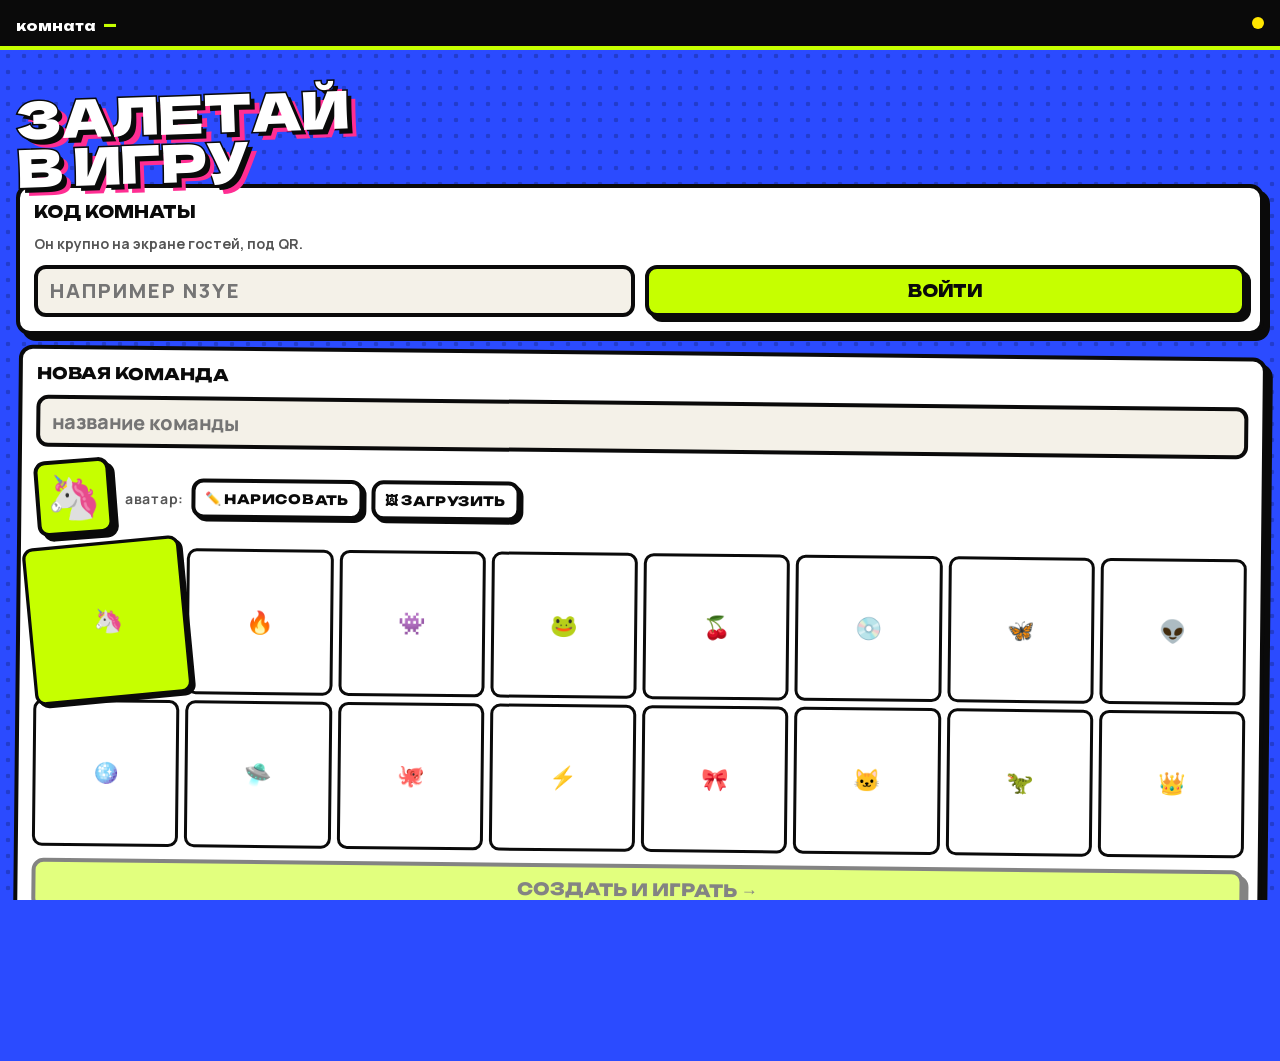
==== buzzer.html @ b2e5863d "Без названия «СВОЯК / Zoomer Edition» на экране гостей Co-Authored-By: Claude Opus 5.5 <noreply@anth" ====
<!doctype html>
<html lang="ru">
<head>
  <meta charset="utf-8">
  <meta name="viewport" content="width=device-width, initial-scale=1, viewport-fit=cover, user-scalable=no">
  <meta name="theme-color" content="#2B4BFF">
  <title>Своя игра — баззер</title>
  <link rel="icon" href="data:image/svg+xml,%3Csvg xmlns=%22http://www.w3.org/2000/svg%22 viewBox=%220 0 64 64%22%3E%3Crect x=%224%22 y=%224%22 width=%2256%22 height=%2256%22 rx=%2214%22 fill=%22%23C6FF00%22 stroke=%22%230A0A0A%22 stroke-width=%226%22/%3E%3Ctext x=%2232%22 y=%2246%22 font-family=%22Arial Black,Arial,sans-serif%22 font-weight=%22900%22 font-size=%2238%22 text-anchor=%22middle%22 fill=%22%230A0A0A%22%3E%D0%A1%3C/text%3E%3C/svg%3E">
  <link rel="preload" href="assets/fonts/unbounded-cyrillic.woff2" as="font" type="font/woff2" crossorigin>
  <link rel="preload" href="assets/fonts/dela-gothic-one-cyrillic.woff2" as="font" type="font/woff2" crossorigin>
  <link rel="stylesheet" href="css/base.css?v=202610181628">
  <link rel="stylesheet" href="css/buzzer.css?v=202610181628">
</head>
<body>
  <header class="bar">
    <span class="room">комната <b id="room-code">—</b></span>
    <span class="net" id="net"><i></i><span>подключаемся…</span></span>
  </header>

  <!-- вход: новая команда или существующая -->
  <main id="join" class="screen" hidden>
    <h1 class="title">ЗАЛЕТАЙ<br>В ИГРУ</h1>
    <section class="card" id="no-room" hidden>
      <h2>код комнаты</h2>
      <p class="muted">Он крупно на экране гостей, под QR.</p>
      <form id="room-form" class="row2"><input id="room-input" type="text" maxlength="6" placeholder="например N3YE" autocapitalize="characters" autocomplete="off"><button class="btn lime">войти</button></form>
    </section>
    <section class="card">
      <h2>новая команда</h2>
      <input id="team-name" type="text" maxlength="28" placeholder="название команды" autocomplete="off" enterkeyhint="done">
      <div class="av-choose">
        <div class="av-preview" id="av-preview"></div>
        <div class="av-modes">
          <span class="muted">аватар:</span>
          <button type="button" class="btn sm" data-mode="draw">✏️ нарисовать</button>
          <button type="button" class="btn sm" data-mode="upload">🖼 загрузить</button>
        </div>
      </div>
      <div class="emojis" id="emojis"></div>
      <button class="btn lime big" id="create">СОЗДАТЬ И ИГРАТЬ →</button>
    </section>
    <div class="notice" id="join-msg" hidden></div>
    <section class="card" id="restore-card" hidden>
      <h2>восстановить команду</h2>
      <p class="muted">Телефон сел или потерялся? Выбери свою команду — баллы на месте. Здесь только команды без телефона.</p>
      <div id="teams" class="teams"></div>
    </section>
  </main>

  <!-- кнопка -->
  <main id="buzz" class="screen" hidden>
    <div class="me">
      <button class="me-chip" id="me-chip" aria-label="меню команды"></button>
      <span class="score" id="score">0</span>
    </div>
    <div class="sync" id="sync" hidden>синхронизируемся…</div>
    <div class="btn-wrap">
      <button id="big" class="big-btn" aria-label="баззер">
        <span class="lbl" id="lbl">ЖДЁМ</span>
        <span class="sub" id="sub"></span>
      </button>
    </div>
    <div class="status" id="status"></div>
  </main>

  <!-- связь: спрятано, чтобы не пугать; раскрывается по тапу -->
  <details class="netbox" id="netbox">
    <summary>ⓘ связь</summary>
    <div class="diag" id="diag"></div>
    <p class="host-hint" id="host-hint" hidden>Пульт ведущего не отвечает. Он должен быть открыт на ноутбуке ведущего — как только появится, всё подключится само.</p>
  </details>

  <!-- меню команды: сменить аватар -->
  <div id="menu" class="sheet-bg" hidden>
    <div class="sheet">
      <h2>аватар команды</h2>
      <div class="av-preview big" id="menu-preview"></div>
      <div class="emojis" id="menu-emojis"></div>
      <div class="row2">
        <button class="btn" data-menu="draw">✏️ нарисовать</button>
        <button class="btn" data-menu="upload">🖼 загрузить</button>
      </div>
      <button class="btn lime" data-menu="close">готово</button>
    </div>
  </div>

  <!-- связь с телефонами: библиотеки лежат локально (CDN бывают заблокированы) -->
  <script src="js/vendor/mqtt-5.10.1.min.js?v=202610181628"></script>
  <script src="js/vendor/peerjs-1.5.4.min.js?v=202610181628"></script>
  <script src="js/qr.js?v=202610181628"></script>
  <script src="js/net.js?v=202610181628"></script>
  <script src="js/audio.js?v=202610181628"></script>
  <script src="js/avatar.js?v=202610181628"></script>
  <script src="js/buzzer.js?v=202610181628"></script>
</body>
</html>
---- css/base.css ----
/* Шрифты лежат у нас (assets/fonts, OFL — см. assets/CREDITS.md): без Google Fonts страница
   не ждёт чужой сервер. font-display: swap — сначала системный шрифт, потом подменяем.
   Fallback-гарнитуры подогнаны по ширине/высоте (size-adjust, ascent/descent-override),
   чтобы при подмене вёрстка почти не прыгала. Подмножества: кириллица + латиница. */
@font-face { font-family: "Dela Gothic One"; font-style: normal; font-weight: 400; font-display: swap;
  src: url("../assets/fonts/dela-gothic-one-cyrillic.woff2") format("woff2"); unicode-range: U+0301, U+0400-045F, U+0490-0491, U+04B0-04B1, U+2116; }
@font-face { font-family: "Dela Gothic One"; font-style: normal; font-weight: 400; font-display: swap;
  src: url("../assets/fonts/dela-gothic-one-latin.woff2") format("woff2"); unicode-range: U+0000-00FF, U+0131, U+0152-0153, U+02BB-02BC, U+02C6, U+02DA, U+02DC, U+0304, U+0308, U+0329, U+2000-206F, U+20AC, U+2122, U+2191, U+2193, U+2212, U+2215, U+FEFF, U+FFFD; }
@font-face { font-family: "Unbounded"; font-style: normal; font-weight: 700 900; font-display: swap;
  src: url("../assets/fonts/unbounded-cyrillic.woff2") format("woff2"); unicode-range: U+0301, U+0400-045F, U+0490-0491, U+04B0-04B1, U+2116; }
@font-face { font-family: "Unbounded"; font-style: normal; font-weight: 700 900; font-display: swap;
  src: url("../assets/fonts/unbounded-latin.woff2") format("woff2"); unicode-range: U+0000-00FF, U+0131, U+0152-0153, U+02BB-02BC, U+02C6, U+02DA, U+02DC, U+0304, U+0308, U+0329, U+2000-206F, U+20AC, U+2122, U+2191, U+2193, U+2212, U+2215, U+FEFF, U+FFFD; }
@font-face { font-family: "Manrope"; font-style: normal; font-weight: 400 800; font-display: swap;
  src: url("../assets/fonts/manrope-cyrillic.woff2") format("woff2"); unicode-range: U+0301, U+0400-045F, U+0490-0491, U+04B0-04B1, U+2116; }
@font-face { font-family: "Manrope"; font-style: normal; font-weight: 400 800; font-display: swap;
  src: url("../assets/fonts/manrope-latin.woff2") format("woff2"); unicode-range: U+0000-00FF, U+0131, U+0152-0153, U+02BB-02BC, U+02C6, U+02DA, U+02DC, U+0304, U+0308, U+0329, U+2000-206F, U+20AC, U+2122, U+2191, U+2193, U+2212, U+2215, U+FEFF, U+FFFD; }
@font-face { font-family: "Rubik Mono One"; font-style: normal; font-weight: 400; font-display: swap;
  src: url("../assets/fonts/rubik-mono-one-cyrillic.woff2") format("woff2"); unicode-range: U+0301, U+0400-045F, U+0490-0491, U+04B0-04B1, U+2116; }
@font-face { font-family: "Rubik Mono One"; font-style: normal; font-weight: 400; font-display: swap;
  src: url("../assets/fonts/rubik-mono-one-latin.woff2") format("woff2"); unicode-range: U+0000-00FF, U+0131, U+0152-0153, U+02BB-02BC, U+02C6, U+02DA, U+02DC, U+0304, U+0308, U+0329, U+2000-206F, U+20AC, U+2122, U+2191, U+2193, U+2212, U+2215, U+FEFF, U+FFFD; }

/* metric-friendly fallback: Arial Black (macOS/Windows) или Arial/Roboto Bold (Android) */
@font-face { font-family: "Dela Fallback Black"; src: local("Arial Black"), local("Arial-Black"); size-adjust: 109.3%; ascent-override: 106.1%; descent-override: 26.4%; line-gap-override: 0%; }
@font-face { font-family: "Dela Fallback"; src: local("Arial Bold"), local("Arial-BoldMT"), local("Roboto Bold"), local("Roboto-Bold"); size-adjust: 130.5%; ascent-override: 88.9%; descent-override: 22.1%; line-gap-override: 0%; }
@font-face { font-family: "Unbounded Fallback Black"; src: local("Arial Black"), local("Arial-Black"); size-adjust: 117.5%; ascent-override: 84.7%; descent-override: 20.9%; line-gap-override: 0%; }
@font-face { font-family: "Unbounded Fallback"; src: local("Arial Bold"), local("Arial-BoldMT"), local("Roboto Bold"), local("Roboto-Bold"); size-adjust: 134%; ascent-override: 74.3%; descent-override: 18.3%; line-gap-override: 0%; }
@font-face { font-family: "Manrope Fallback"; font-weight: 400 599; src: local("Arial"), local("ArialMT"), local("Roboto"), local("Roboto-Regular"); size-adjust: 99%; ascent-override: 107.7%; descent-override: 30.3%; line-gap-override: 0%; }
@font-face { font-family: "Manrope Fallback"; font-weight: 600 900; src: local("Arial Bold"), local("Arial-BoldMT"), local("Roboto Bold"), local("Roboto-Bold"); size-adjust: 99%; ascent-override: 107.7%; descent-override: 30.3%; line-gap-override: 0%; }
@font-face { font-family: "Rubik Mono Fallback"; src: local("Arial Black"), local("Arial-Black"); size-adjust: 131.7%; ascent-override: 70.8%; descent-override: 23.2%; line-gap-override: 0%; }

/* Общие токены: кислотный лайм, горячий розовый, электрик-синий, оранжевый + чёрный и белый. */
:root {
  --lime: #C6FF00;
  --pink: #FF2E93;
  --blue: #2B4BFF;
  --orange: #FF6A00;
  --yellow: #FFE600;
  --black: #0A0A0A;
  --white: #FFFFFF;
  --paper: #F4F1E8;
  --red: #FF2E2E;

  --bg: var(--blue);
  --ink: var(--black);

  --line: 4px solid var(--black);
  --hard: 8px 8px 0 var(--black);
  --hard-sm: 5px 5px 0 var(--black);
  --ease-pop: cubic-bezier(.34, 1.56, .64, 1);

  --font-display: "Dela Gothic One", "Dela Fallback Black", "Dela Fallback", Impact, sans-serif;
  --font-head: "Unbounded", "Unbounded Fallback Black", "Unbounded Fallback", "Arial Black", sans-serif;
  --font-mono: "Rubik Mono One", "Rubik Mono Fallback", "Courier New", monospace;
  --font-body: "Manrope", "Manrope Fallback", "Helvetica Neue", Arial, sans-serif;
}

[hidden] { display: none !important; }
* { box-sizing: border-box; }
html { -webkit-text-size-adjust: 100%; }
body {
  margin: 0;
  background: var(--bg);
  color: var(--ink);
  font-family: var(--font-body);
  -webkit-font-smoothing: antialiased;
}
button, input, select { font: inherit; color: inherit; }
button { cursor: pointer; }
.emoji-font { font-family: "Apple Color Emoji", "Segoe UI Emoji", "Noto Color Emoji", sans-serif; }
---- css/buzzer.css ----
/* Баззер на телефоне: 360–430 px, всё крупно и под большой палец. */
html, body { height: 100%; overflow-x: hidden; overflow-x: clip; } /* кольцо «ЖМИ!» шире экрана — не даём странице ездить вбок */
body {
  margin: 0; min-height: 100dvh; display: flex; flex-direction: column;
  background-color: var(--bg-c, var(--blue));
  background-image: radial-gradient(circle, rgba(0, 0, 0, .2) 2px, transparent 2.6px);
  background-size: 16px 16px;
  color: var(--black); overflow-x: hidden;
  -webkit-tap-highlight-color: transparent; -webkit-user-select: none; user-select: none;
  -webkit-touch-callout: none; touch-action: manipulation; /* iOS: без меню по долгому тапу и зума по двойному */
  transition: background-color .3s;
  padding: env(safe-area-inset-top) 0 env(safe-area-inset-bottom);
}
[hidden] { display: none !important; }

.bar { display: flex; align-items: center; justify-content: space-between; gap: 10px; padding: 10px 16px; background: var(--black); color: var(--white); border-bottom: 4px solid var(--lime); font: 800 13px var(--font-head); }
.bar .room b { font: 400 18px var(--font-display); color: var(--lime); letter-spacing: .06em; margin-left: 4px; }
.net { display: inline-flex; align-items: center; gap: 6px; text-transform: lowercase; }
.net i { width: 10px; height: 10px; border-radius: 50%; background: var(--orange); }
.net.online i { background: var(--lime); box-shadow: 0 0 8px var(--lime); }
.net.bad i { background: var(--red); animation: blink 1s steps(2) infinite; }
@keyframes blink { 50% { opacity: .2; } }

.screen { flex: 1; display: flex; flex-direction: column; padding: 16px; gap: 16px; }
.title { margin: 6px 0 0; font: 400 clamp(36px, 12.6vw, 52px)/.92 var(--font-display); color: var(--white); -webkit-text-stroke: 3px var(--black); paint-order: stroke fill; text-shadow: 5px 5px 0 var(--black), 9px 9px 0 var(--pink); transform: rotate(-2deg); }
.card { background: var(--white); border: 4px solid var(--black); border-radius: 14px; box-shadow: 6px 6px 0 var(--black); padding: 14px; display: flex; flex-direction: column; gap: 12px; }
.card:nth-of-type(2) { transform: rotate(.6deg); }
.card h2 { margin: 0; font: 800 16px var(--font-head); text-transform: uppercase; }
.muted { margin: 0; color: #555; font: 700 14px var(--font-body); }
input[type=text] { width: 100%; min-height: 52px; padding: 8px 12px; border: 4px solid var(--black); border-radius: 12px; font: 800 20px var(--font-body); background: var(--paper); -webkit-user-select: text; user-select: text; }
input:focus { outline: 3px solid var(--blue); outline-offset: 2px; }
.emojis { display: grid; grid-template-columns: repeat(8, minmax(0, 1fr)); gap: 6px; }
.emojis button { aspect-ratio: 1; min-width: 0; border: 3px solid var(--black); border-radius: 10px; background: var(--white); font-size: clamp(16px, 5.6vw, 22px); padding: 0; font-family: "Apple Color Emoji", "Segoe UI Emoji", "Noto Color Emoji", sans-serif; }
.emojis button.on { background: var(--lime); box-shadow: 3px 3px 0 var(--black); transform: rotate(-6deg) scale(1.08); }
.btn { min-height: 52px; min-width: 0; border: 4px solid var(--black); border-radius: 12px; background: var(--white); box-shadow: 5px 5px 0 var(--black); font: 800 clamp(14px, 4.4vw, 17px) var(--font-head); text-transform: uppercase; padding: 10px 14px; color: var(--black); touch-action: manipulation; }
.btn:active { transform: translate(4px, 4px); box-shadow: 1px 1px 0 var(--black); }
.btn.lime { background: var(--lime); }
.btn:disabled { opacity: .5; }
.teams { display: flex; flex-direction: column; gap: 10px; }
.team-btn { display: flex; align-items: center; gap: 12px; text-align: left; background: var(--tc); color: var(--tx); text-transform: none; font-size: 18px; }
.team-btn .e { flex: 0 0 auto; width: 40px; height: 40px; border-radius: 50%; background: var(--white); border: 3px solid var(--black); display: grid; place-items: center; font-size: 22px; font-family: "Apple Color Emoji", "Segoe UI Emoji", "Noto Color Emoji", sans-serif; }
.team-btn .n { flex: 1; min-width: 0; overflow: hidden; text-overflow: ellipsis; white-space: nowrap; }
.team-btn .s { font: 400 16px var(--font-display); }

/* экран кнопки */
#buzz { align-items: center; justify-content: space-between; }
.me { width: 100%; display: flex; align-items: center; justify-content: space-between; gap: 10px; }
.me-chip { color: var(--black); display: inline-flex; align-items: center; gap: 8px; min-width: 0; max-width: 70%; padding: 8px 14px 8px 8px; border: 4px solid var(--black); border-radius: 999px; background: var(--white); box-shadow: 4px 4px 0 var(--black); font: 800 17px var(--font-head); transform: rotate(-2deg); }
.me-chip .e { font-size: 24px; font-family: "Apple Color Emoji", "Segoe UI Emoji", "Noto Color Emoji", sans-serif; }
.me-chip .n { overflow: hidden; text-overflow: ellipsis; white-space: nowrap; }
.score { font: 400 34px var(--font-display); color: var(--white); -webkit-text-stroke: 2px var(--black); paint-order: stroke fill; text-shadow: 4px 4px 0 var(--black); }
.btn-wrap { flex: 1; width: 100%; display: grid; place-items: center; }
.btn-wrap { overflow-x: clip; }
.big-btn {
  position: relative; width: min(84vw, 56dvh, 380px); aspect-ratio: 1; border-radius: 50%; container-type: inline-size;
  border: 7px solid var(--black); background: var(--tc, var(--lime)); color: var(--tx, var(--black));
  box-shadow: 0 12px 0 var(--black), 0 12px 0 7px rgba(0, 0, 0, .25);
  display: flex; flex-direction: column; align-items: center; justify-content: center; gap: 6px; padding: 24px;
  touch-action: manipulation; transition: transform .08s, box-shadow .08s, filter .3s;
}
.big-btn::after { content: ""; position: absolute; inset: 12px; border-radius: 50%; border: 3px dashed rgba(0, 0, 0, .35); pointer-events: none; }
.big-btn:active, .big-btn.down { transform: translateY(10px); box-shadow: 0 2px 0 var(--black); }
.big-btn .lbl { font: 400 clamp(30px, 11vw, 54px)/.95 var(--font-display); text-align: center; }
.big-btn .sub { font: 800 15px/1.2 var(--font-head); text-align: center; max-width: 80%; text-transform: uppercase; }
/* кегль — от диаметра самой кнопки (она бывает меньше 84vw на низких экранах): самое длинное
   слово («ПОБЕДА!», «ПЕРВЫЕ!») с запасом до пунктира */
@supports (width: 1cqi) {
  .big-btn .lbl { font-size: min(54px, 11.6cqi); }
  .big-btn .sub { font-size: clamp(11px, 4.4cqi, 16px); max-width: 74%; }
}
.big-btn.idle { filter: saturate(.25) brightness(.9); }
.big-btn.armed { animation: pulse .7s ease-in-out infinite; }
.big-btn.armed::before { content: ""; position: absolute; inset: -7px; border-radius: 50%; border: 6px solid var(--white); animation: ring 1.1s ease-out infinite; pointer-events: none; }
@keyframes pulse { 50% { transform: scale(1.05) rotate(-2deg); } }
@keyframes ring { from { transform: scale(1); opacity: .9; } to { transform: scale(1.35); opacity: 0; } }
.big-btn.won { animation: won .5s var(--ease-pop); background: var(--lime); color: var(--black); }
@keyframes won { 0% { transform: scale(.8) rotate(-10deg); } 60% { transform: scale(1.12) rotate(4deg); } }
.big-btn.blocked { filter: grayscale(1) brightness(.85); }
.big-btn.shake { animation: shake .45s; }
@keyframes shake { 20%, 60% { transform: translateX(-14px) rotate(-3deg); } 40%, 80% { transform: translateX(14px) rotate(3deg); } }
.status { min-height: 46px; padding: 10px 16px; border: 4px solid var(--black); border-radius: 12px; background: var(--white); box-shadow: 4px 4px 0 var(--black); font: 800 15px/1.25 var(--font-head); text-align: center; text-transform: uppercase; transform: rotate(1deg); max-width: 100%; }
.status:empty { visibility: hidden; }
.link { background: none; border: 0; color: var(--white); font: 700 14px var(--font-body); text-decoration: underline; padding: 6px; }
body.flash-won { animation: flash-won .6s steps(3); }
@keyframes flash-won { 0%, 100% { background-color: var(--bg-c, var(--blue)); } 33% { background-color: var(--lime); } 66% { background-color: var(--white); } }

.notice { padding: 12px 14px; border: 4px solid var(--black); border-radius: 12px; background: var(--yellow); box-shadow: 4px 4px 0 var(--black); font: 800 15px/1.3 var(--font-head); transform: rotate(-1deg); }

/* аватар: превью в том же стикер-стиле, что на экране гостей */
.av-preview { width: 76px; height: 76px; flex: 0 0 auto; border: 4px solid var(--black); border-radius: 15%; background: var(--tc, var(--lime)); box-shadow: 5px 5px 0 var(--black); transform: rotate(-5deg); display: grid; place-items: center; font-size: 44px; overflow: hidden; font-family: "Apple Color Emoji", "Segoe UI Emoji", "Noto Color Emoji", sans-serif; }
.av-preview img, .me-chip img { width: 100%; height: 100%; object-fit: cover; display: block; }
.av-preview.big { width: 120px; height: 120px; font-size: 70px; margin: 4px auto 8px; }
.av-choose { display: flex; align-items: center; gap: 14px; }
.av-modes { display: flex; flex-wrap: wrap; gap: 8px; align-items: center; }
.btn.sm { min-height: 40px; font-size: clamp(11px, 3.6vw, 13px); padding: 6px 10px; box-shadow: 3px 3px 0 var(--black); white-space: nowrap; }
.me-chip .av { width: 34px; height: 34px; border-radius: 8px; border: 2px solid var(--black); overflow: hidden; display: grid; place-items: center; font-size: 22px; background: var(--white); flex: 0 0 auto; font-family: "Apple Color Emoji", "Segoe UI Emoji", "Noto Color Emoji", sans-serif; }

.sheet-bg { position: fixed; inset: 0; z-index: 40; background: rgba(0, 0, 0, .55); display: flex; align-items: flex-end; }
.sheet { width: 100%; background: var(--paper); border-top: 4px solid var(--black); border-radius: 20px 20px 0 0; padding: 18px 16px calc(18px + env(safe-area-inset-bottom)); display: flex; flex-direction: column; gap: 12px; animation: sheet-in .3s var(--ease-pop); }
.sheet h2 { margin: 0; font: 800 18px var(--font-head); text-transform: uppercase; text-align: center; }
.row2 { display: grid; grid-template-columns: minmax(0, 1fr) minmax(0, 1fr); gap: 10px; }
.row2 .btn { padding: 10px 4px; font-size: clamp(11px, 3.4vw, 16px); letter-spacing: -.02em; white-space: nowrap; }
@keyframes sheet-in { from { transform: translateY(100%); } }

/* редактор аватара: на весь экран */
body.av-open { overflow: hidden; }
.av-ov { position: fixed; inset: 0; z-index: 60; background: var(--paper); display: flex; flex-direction: column; padding: env(safe-area-inset-top) 0 env(safe-area-inset-bottom); }
.av-top { display: flex; align-items: center; gap: 10px; padding: 10px 12px; background: var(--black); color: var(--white); font: 800 15px var(--font-head); text-transform: uppercase; }
.av-top b { flex: 1; }
.av-x { width: 42px; height: 42px; border-radius: 10px; border: 3px solid var(--white); background: none; color: var(--white); font-size: 20px; }
.av-ok { min-height: 42px; padding: 6px 12px; font-size: 14px; box-shadow: 3px 3px 0 var(--lime); white-space: nowrap; }
.av-stage { flex: 1; min-height: 0; display: grid; place-items: center; padding: 8px; }
.av-canvas { touch-action: none; border: 4px solid var(--black); border-radius: 12px; box-shadow: 6px 6px 0 var(--black); background: #fff; }
.av-tools { padding: 10px 12px 14px; display: flex; flex-direction: column; gap: 10px; background: var(--white); border-top: 4px solid var(--black); }
.av-row { display: flex; align-items: center; gap: 8px; flex-wrap: wrap; font: 800 13px var(--font-head); }
/* цвета + ластик — всегда одной строкой: кружки сжимаются на 320–412 px */
.av-row.colors { flex-wrap: nowrap; gap: clamp(4px, 1.6vw, 8px); }
.av-row.colors .av-sw { flex: 1 1 0; min-width: 0; width: auto; max-width: 36px; height: auto; aspect-ratio: 1; }
.av-row.colors .av-tool { flex: 0 0 auto; min-width: 40px; padding: 0 8px; }
.av-sw { width: 36px; height: 36px; border-radius: 50%; border: 3px solid var(--black); padding: 0; }
.av-sw.sm { width: 28px; height: 28px; }
.av-sw.on { box-shadow: 0 0 0 3px var(--white), 0 0 0 6px var(--black); transform: scale(1.08); }
.av-tool { min-width: 44px; height: 40px; border: 3px solid var(--black); border-radius: 10px; background: var(--white); font: 800 14px var(--font-head); display: grid; place-items: center; padding: 0 10px; }
.av-tool.on { background: var(--lime); box-shadow: 3px 3px 0 var(--black); }
.av-tool.size i { display: block; border-radius: 50%; background: var(--black); }
.av-frame { position: relative; box-sizing: content-box; overflow: hidden; touch-action: none; border: 4px solid var(--black); border-radius: 15%; background: var(--tc); box-shadow: 8px 8px 0 var(--black); transform: rotate(-5deg); }
.av-frame img { position: absolute; left: 50%; top: 50%; max-width: none; transform-origin: 50% 50%; pointer-events: none; user-select: none; -webkit-user-drag: none; }
.av-cap { margin: 0; text-align: center; font: 800 14px var(--font-head); text-transform: uppercase; padding-bottom: 6px; }
.av-zoom { flex: 1; min-width: 120px; accent-color: var(--pink); height: 32px; }
.av-toast { position: fixed; left: 16px; right: 16px; bottom: 20px; z-index: 80; background: var(--black); color: var(--lime); padding: 12px 14px; border-radius: 12px; font: 800 14px var(--font-head); }

.diag { display: flex; flex-wrap: wrap; gap: 4px 14px; padding: 8px 0 0; font: 700 12px/1.35 var(--font-body); }
.btn.waiting { background: #d8d4c8; color: #555; box-shadow: 3px 3px 0 var(--black); }
#host-hint { margin: 0; }
#room-form input { min-height: 52px; text-transform: uppercase; letter-spacing: .1em; }

.diag-more { width: 100%; font-weight: 700; text-transform: none; display: flex; flex-wrap: wrap; gap: 6px; align-items: center; }
#net-retry { border: 2px solid var(--black); border-radius: 8px; background: var(--white); font: 800 12px var(--font-head); padding: 4px 8px; }

/* шапка: комната + точка статуса (без текста) */
.net > span { display: none; }
.net i { width: 12px; height: 12px; background: var(--yellow); }
.net.online i { background: var(--lime); box-shadow: 0 0 8px var(--lime); }
.sync { align-self: center; font: 700 12px var(--font-body); color: rgba(255, 255, 255, .75); margin-top: -6px; }
.netbox { margin: 0 16px 14px; padding: 6px 12px; border-radius: 10px; background: rgba(255, 255, 255, .14); color: var(--white); font: 700 12px var(--font-body); }
.netbox summary { cursor: pointer; list-style: none; opacity: .85; }
.netbox summary::-webkit-details-marker { display: none; }
.netbox[open] { background: var(--white); color: var(--black); border: 3px solid var(--black); }
.host-hint { margin: 8px 0 2px; font: 800 13px/1.35 var(--font-head); }
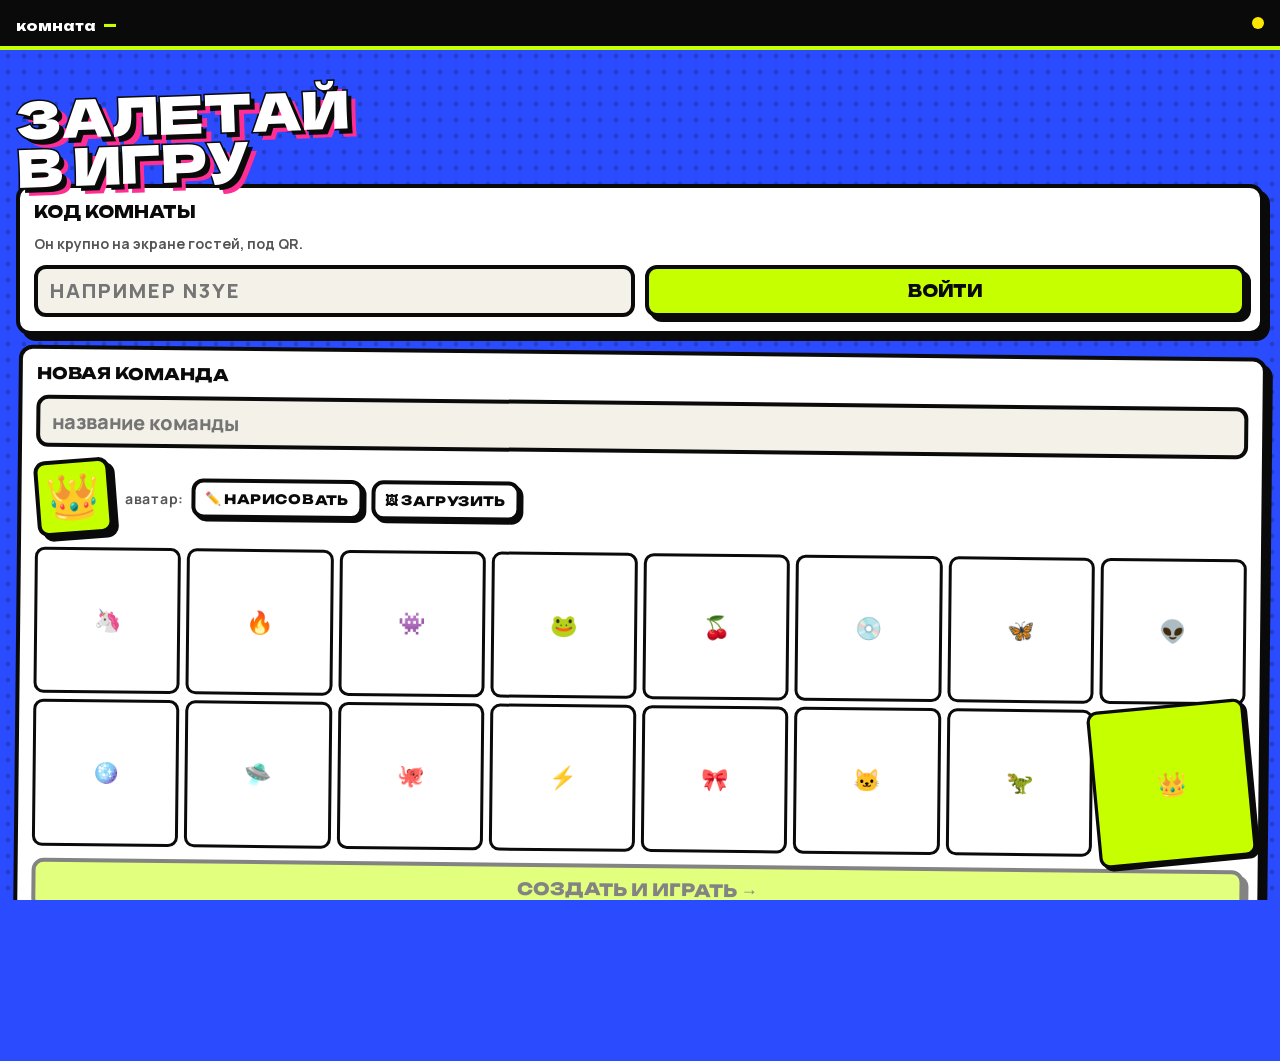
==== commit a5b9420a: "Три стиля встроенной музыки (фонк, шоу, 8-бит) с превью на пульте; экран больше не показывает модалк" ====
--- a/buzzer.html
+++ b/buzzer.html
@@ -8,8 +8,8 @@
   <link rel="icon" href="data:image/svg+xml,%3Csvg xmlns=%22http://www.w3.org/2000/svg%22 viewBox=%220 0 64 64%22%3E%3Crect x=%224%22 y=%224%22 width=%2256%22 height=%2256%22 rx=%2214%22 fill=%22%23C6FF00%22 stroke=%22%230A0A0A%22 stroke-width=%226%22/%3E%3Ctext x=%2232%22 y=%2246%22 font-family=%22Arial Black,Arial,sans-serif%22 font-weight=%22900%22 font-size=%2238%22 text-anchor=%22middle%22 fill=%22%230A0A0A%22%3E%D0%A1%3C/text%3E%3C/svg%3E">
   <link rel="preload" href="assets/fonts/unbounded-cyrillic.woff2" as="font" type="font/woff2" crossorigin>
   <link rel="preload" href="assets/fonts/dela-gothic-one-cyrillic.woff2" as="font" type="font/woff2" crossorigin>
-  <link rel="stylesheet" href="css/base.css?v=202610181628">
-  <link rel="stylesheet" href="css/buzzer.css?v=202610181628">
+  <link rel="stylesheet" href="css/base.css?v=202610181659">
+  <link rel="stylesheet" href="css/buzzer.css?v=202610181659">
 </head>
 <body>
   <header class="bar">
@@ -85,12 +85,12 @@
   </div>
 
   <!-- связь с телефонами: библиотеки лежат локально (CDN бывают заблокированы) -->
-  <script src="js/vendor/mqtt-5.10.1.min.js?v=202610181628"></script>
-  <script src="js/vendor/peerjs-1.5.4.min.js?v=202610181628"></script>
-  <script src="js/qr.js?v=202610181628"></script>
-  <script src="js/net.js?v=202610181628"></script>
-  <script src="js/audio.js?v=202610181628"></script>
-  <script src="js/avatar.js?v=202610181628"></script>
-  <script src="js/buzzer.js?v=202610181628"></script>
+  <script src="js/vendor/mqtt-5.10.1.min.js?v=202610181659"></script>
+  <script src="js/vendor/peerjs-1.5.4.min.js?v=202610181659"></script>
+  <script src="js/qr.js?v=202610181659"></script>
+  <script src="js/net.js?v=202610181659"></script>
+  <script src="js/audio.js?v=202610181659"></script>
+  <script src="js/avatar.js?v=202610181659"></script>
+  <script src="js/buzzer.js?v=202610181659"></script>
 </body>
 </html>
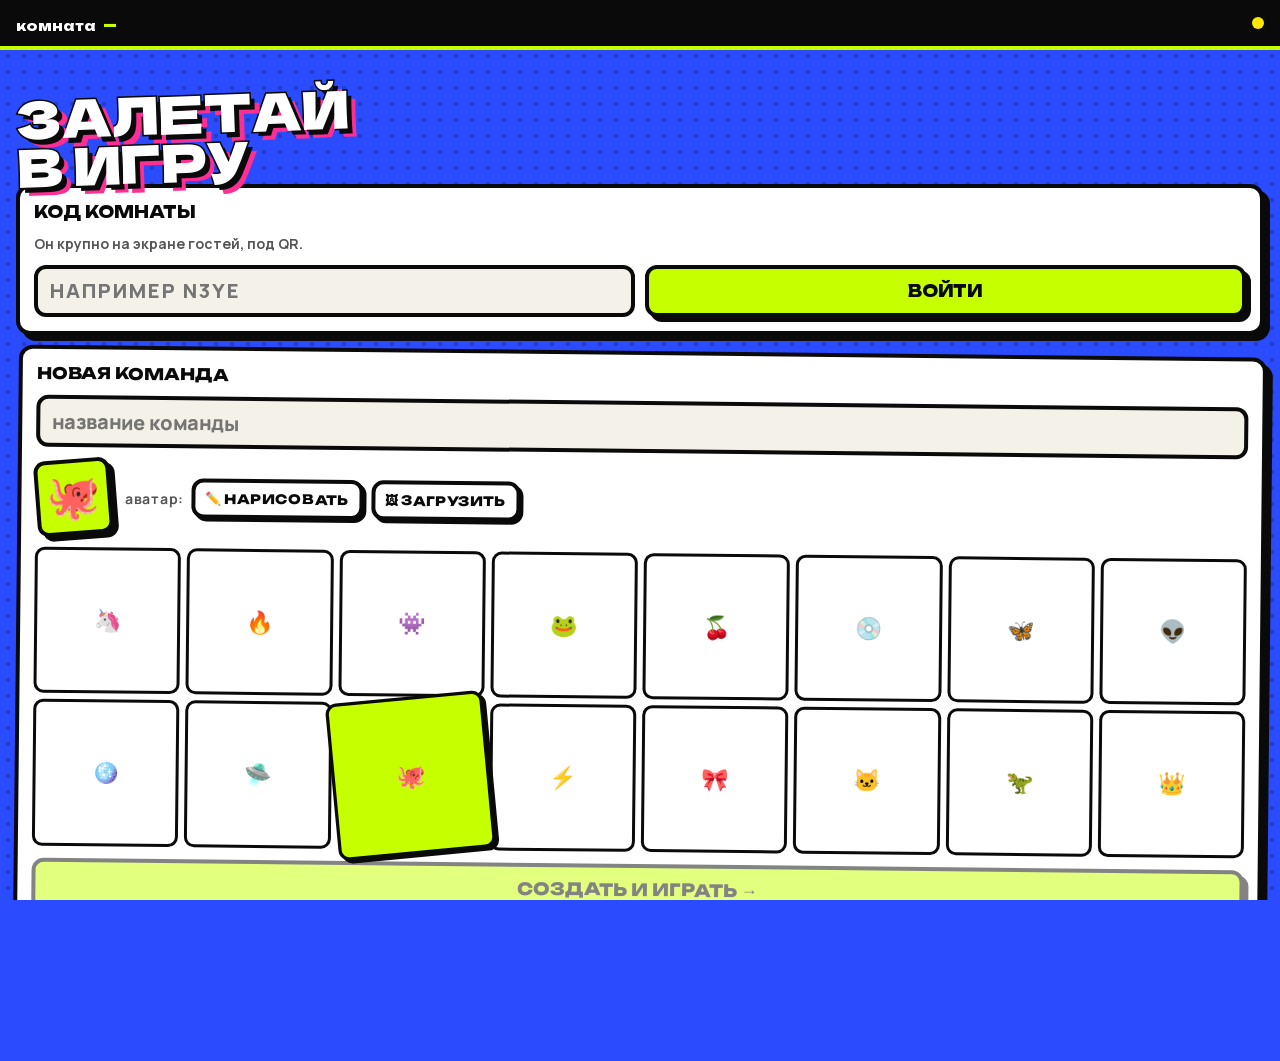
==== commit 72f09365: "Музыка по умолчанию — «Шоу» Co-Authored-By: Claude Opus 5.5 <noreply@anthropic.com>" ====
--- a/buzzer.html
+++ b/buzzer.html
@@ -8,8 +8,8 @@
   <link rel="icon" href="data:image/svg+xml,%3Csvg xmlns=%22http://www.w3.org/2000/svg%22 viewBox=%220 0 64 64%22%3E%3Crect x=%224%22 y=%224%22 width=%2256%22 height=%2256%22 rx=%2214%22 fill=%22%23C6FF00%22 stroke=%22%230A0A0A%22 stroke-width=%226%22/%3E%3Ctext x=%2232%22 y=%2246%22 font-family=%22Arial Black,Arial,sans-serif%22 font-weight=%22900%22 font-size=%2238%22 text-anchor=%22middle%22 fill=%22%230A0A0A%22%3E%D0%A1%3C/text%3E%3C/svg%3E">
   <link rel="preload" href="assets/fonts/unbounded-cyrillic.woff2" as="font" type="font/woff2" crossorigin>
   <link rel="preload" href="assets/fonts/dela-gothic-one-cyrillic.woff2" as="font" type="font/woff2" crossorigin>
-  <link rel="stylesheet" href="css/base.css?v=202610181659">
-  <link rel="stylesheet" href="css/buzzer.css?v=202610181659">
+  <link rel="stylesheet" href="css/base.css?v=202610181710">
+  <link rel="stylesheet" href="css/buzzer.css?v=202610181710">
 </head>
 <body>
   <header class="bar">
@@ -85,12 +85,12 @@
   </div>
 
   <!-- связь с телефонами: библиотеки лежат локально (CDN бывают заблокированы) -->
-  <script src="js/vendor/mqtt-5.10.1.min.js?v=202610181659"></script>
-  <script src="js/vendor/peerjs-1.5.4.min.js?v=202610181659"></script>
-  <script src="js/qr.js?v=202610181659"></script>
-  <script src="js/net.js?v=202610181659"></script>
-  <script src="js/audio.js?v=202610181659"></script>
-  <script src="js/avatar.js?v=202610181659"></script>
-  <script src="js/buzzer.js?v=202610181659"></script>
+  <script src="js/vendor/mqtt-5.10.1.min.js?v=202610181710"></script>
+  <script src="js/vendor/peerjs-1.5.4.min.js?v=202610181710"></script>
+  <script src="js/qr.js?v=202610181710"></script>
+  <script src="js/net.js?v=202610181710"></script>
+  <script src="js/audio.js?v=202610181710"></script>
+  <script src="js/avatar.js?v=202610181710"></script>
+  <script src="js/buzzer.js?v=202610181710"></script>
 </body>
 </html>
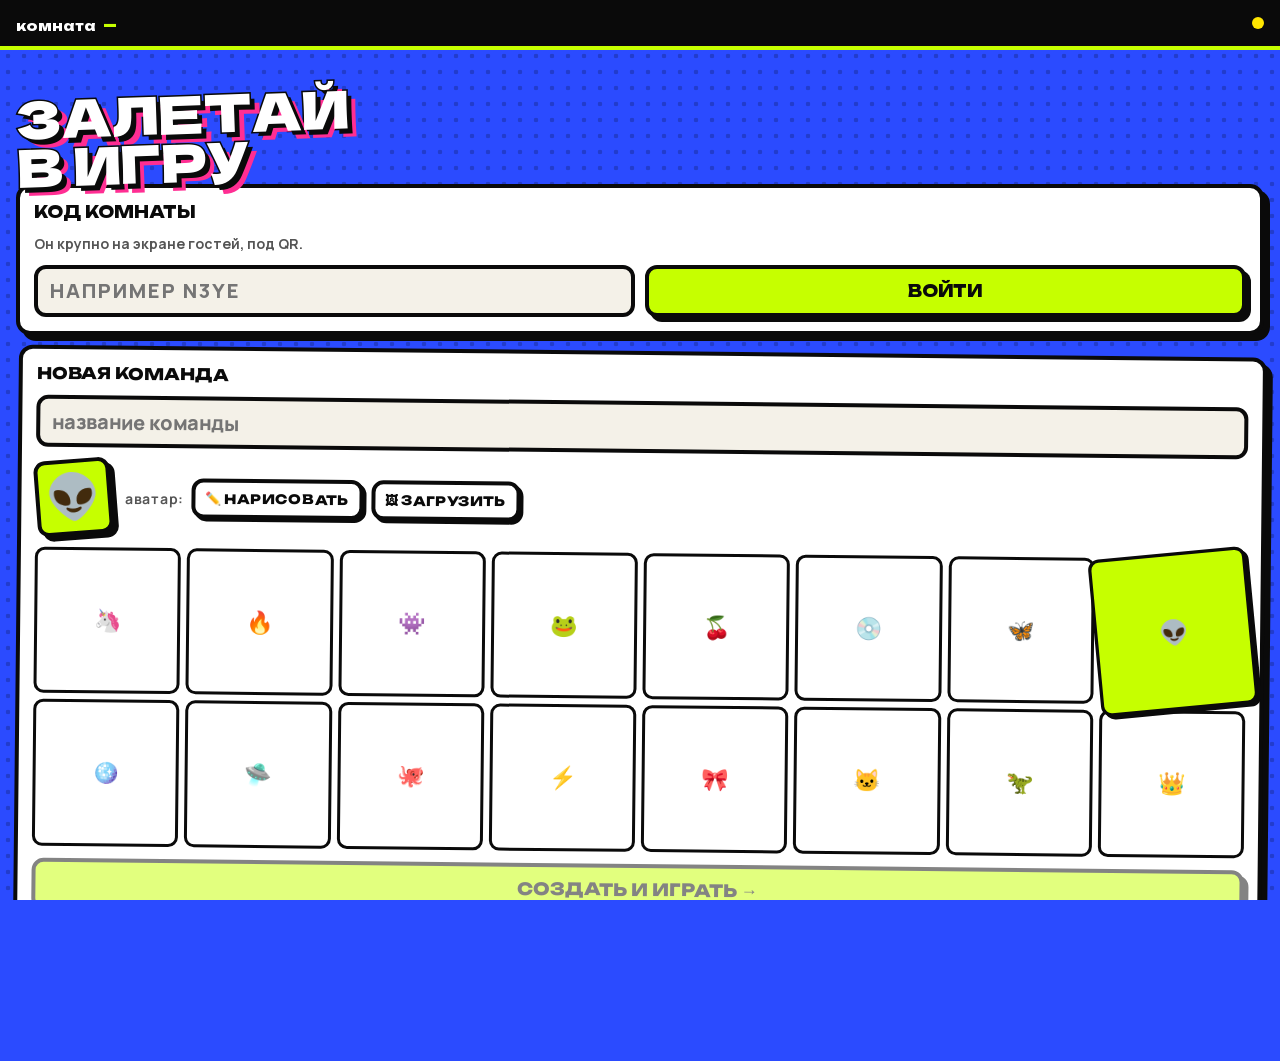
==== commit 3dfafb1a: "Музыкальные вопросы «Шазам в голове» (превью Apple Music, пластинка, управление с пульта, свой файл)" ====
--- a/buzzer.html
+++ b/buzzer.html
@@ -8,8 +8,8 @@
   <link rel="icon" href="data:image/svg+xml,%3Csvg xmlns=%22http://www.w3.org/2000/svg%22 viewBox=%220 0 64 64%22%3E%3Crect x=%224%22 y=%224%22 width=%2256%22 height=%2256%22 rx=%2214%22 fill=%22%23C6FF00%22 stroke=%22%230A0A0A%22 stroke-width=%226%22/%3E%3Ctext x=%2232%22 y=%2246%22 font-family=%22Arial Black,Arial,sans-serif%22 font-weight=%22900%22 font-size=%2238%22 text-anchor=%22middle%22 fill=%22%230A0A0A%22%3E%D0%A1%3C/text%3E%3C/svg%3E">
   <link rel="preload" href="assets/fonts/unbounded-cyrillic.woff2" as="font" type="font/woff2" crossorigin>
   <link rel="preload" href="assets/fonts/dela-gothic-one-cyrillic.woff2" as="font" type="font/woff2" crossorigin>
-  <link rel="stylesheet" href="css/base.css?v=202610181710">
-  <link rel="stylesheet" href="css/buzzer.css?v=202610181710">
+  <link rel="stylesheet" href="css/base.css?v=202610181753">
+  <link rel="stylesheet" href="css/buzzer.css?v=202610181753">
 </head>
 <body>
   <header class="bar">
@@ -85,12 +85,12 @@
   </div>
 
   <!-- связь с телефонами: библиотеки лежат локально (CDN бывают заблокированы) -->
-  <script src="js/vendor/mqtt-5.10.1.min.js?v=202610181710"></script>
-  <script src="js/vendor/peerjs-1.5.4.min.js?v=202610181710"></script>
-  <script src="js/qr.js?v=202610181710"></script>
-  <script src="js/net.js?v=202610181710"></script>
-  <script src="js/audio.js?v=202610181710"></script>
-  <script src="js/avatar.js?v=202610181710"></script>
-  <script src="js/buzzer.js?v=202610181710"></script>
+  <script src="js/vendor/mqtt-5.10.1.min.js?v=202610181753"></script>
+  <script src="js/vendor/peerjs-1.5.4.min.js?v=202610181753"></script>
+  <script src="js/qr.js?v=202610181753"></script>
+  <script src="js/net.js?v=202610181753"></script>
+  <script src="js/audio.js?v=202610181753"></script>
+  <script src="js/avatar.js?v=202610181753"></script>
+  <script src="js/buzzer.js?v=202610181753"></script>
 </body>
 </html>
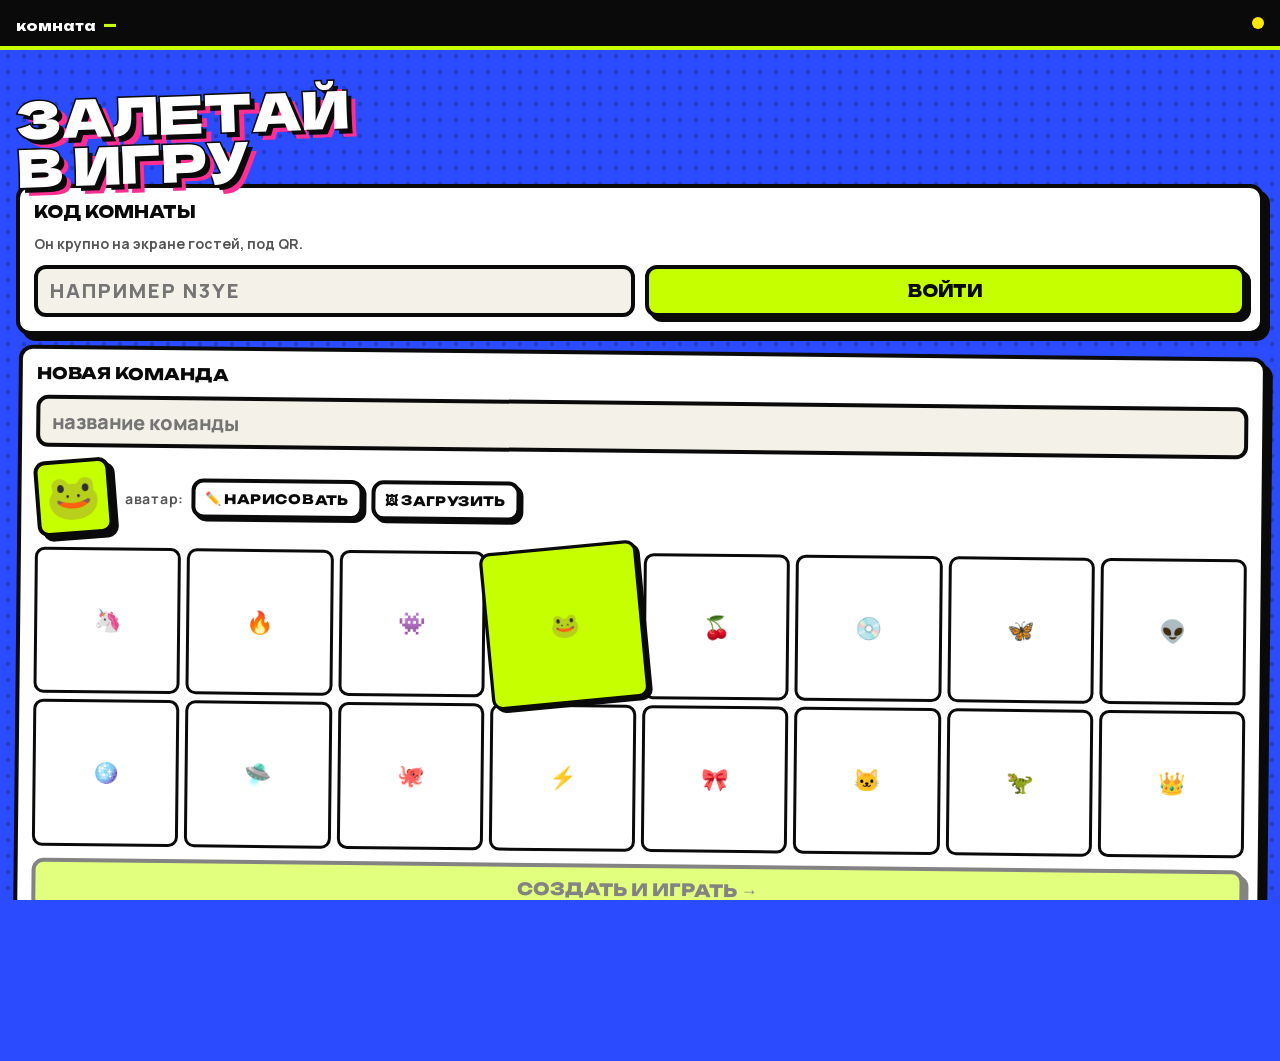
==== commit 7861fee8: "Трек не стартует сам: ведущий включает кнопкой ▶ или клавишей 2 Co-Authored-By: Claude Opus 5.5 <nor" ====
--- a/buzzer.html
+++ b/buzzer.html
@@ -8,8 +8,8 @@
   <link rel="icon" href="data:image/svg+xml,%3Csvg xmlns=%22http://www.w3.org/2000/svg%22 viewBox=%220 0 64 64%22%3E%3Crect x=%224%22 y=%224%22 width=%2256%22 height=%2256%22 rx=%2214%22 fill=%22%23C6FF00%22 stroke=%22%230A0A0A%22 stroke-width=%226%22/%3E%3Ctext x=%2232%22 y=%2246%22 font-family=%22Arial Black,Arial,sans-serif%22 font-weight=%22900%22 font-size=%2238%22 text-anchor=%22middle%22 fill=%22%230A0A0A%22%3E%D0%A1%3C/text%3E%3C/svg%3E">
   <link rel="preload" href="assets/fonts/unbounded-cyrillic.woff2" as="font" type="font/woff2" crossorigin>
   <link rel="preload" href="assets/fonts/dela-gothic-one-cyrillic.woff2" as="font" type="font/woff2" crossorigin>
-  <link rel="stylesheet" href="css/base.css?v=202610181753">
-  <link rel="stylesheet" href="css/buzzer.css?v=202610181753">
+  <link rel="stylesheet" href="css/base.css?v=202610181759">
+  <link rel="stylesheet" href="css/buzzer.css?v=202610181759">
 </head>
 <body>
   <header class="bar">
@@ -85,12 +85,12 @@
   </div>
 
   <!-- связь с телефонами: библиотеки лежат локально (CDN бывают заблокированы) -->
-  <script src="js/vendor/mqtt-5.10.1.min.js?v=202610181753"></script>
-  <script src="js/vendor/peerjs-1.5.4.min.js?v=202610181753"></script>
-  <script src="js/qr.js?v=202610181753"></script>
-  <script src="js/net.js?v=202610181753"></script>
-  <script src="js/audio.js?v=202610181753"></script>
-  <script src="js/avatar.js?v=202610181753"></script>
-  <script src="js/buzzer.js?v=202610181753"></script>
+  <script src="js/vendor/mqtt-5.10.1.min.js?v=202610181759"></script>
+  <script src="js/vendor/peerjs-1.5.4.min.js?v=202610181759"></script>
+  <script src="js/qr.js?v=202610181759"></script>
+  <script src="js/net.js?v=202610181759"></script>
+  <script src="js/audio.js?v=202610181759"></script>
+  <script src="js/avatar.js?v=202610181759"></script>
+  <script src="js/buzzer.js?v=202610181759"></script>
 </body>
 </html>
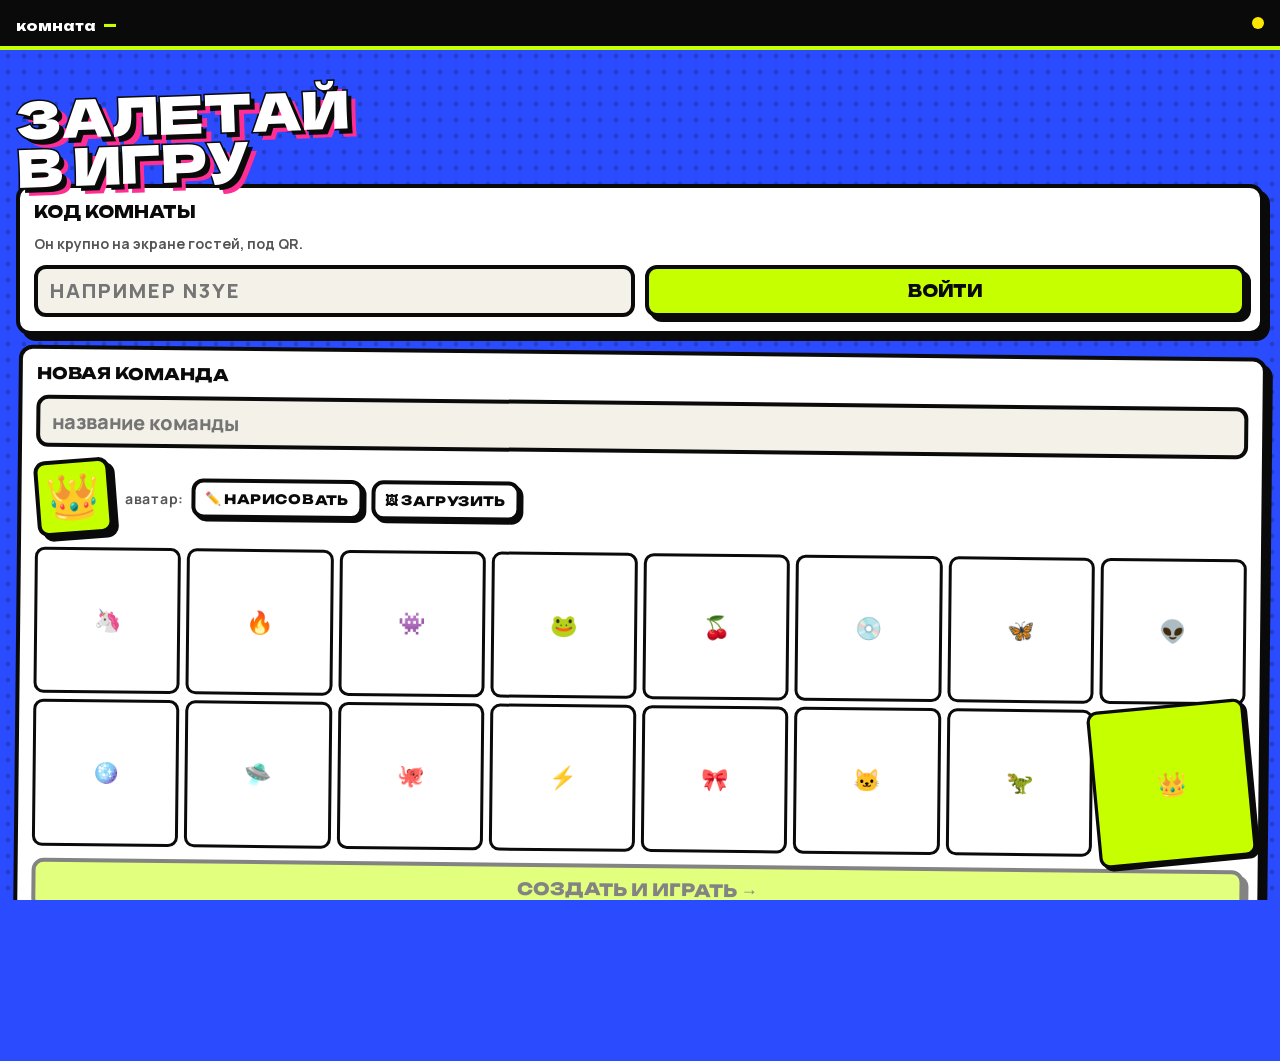
==== commit f59b973d: "Шоу победителя: WE ON GO II, прыжки команд на пьедестал, победитель по головам и финальный прыжок на" ====
--- a/buzzer.html
+++ b/buzzer.html
@@ -8,8 +8,8 @@
   <link rel="icon" href="data:image/svg+xml,%3Csvg xmlns=%22http://www.w3.org/2000/svg%22 viewBox=%220 0 64 64%22%3E%3Crect x=%224%22 y=%224%22 width=%2256%22 height=%2256%22 rx=%2214%22 fill=%22%23C6FF00%22 stroke=%22%230A0A0A%22 stroke-width=%226%22/%3E%3Ctext x=%2232%22 y=%2246%22 font-family=%22Arial Black,Arial,sans-serif%22 font-weight=%22900%22 font-size=%2238%22 text-anchor=%22middle%22 fill=%22%230A0A0A%22%3E%D0%A1%3C/text%3E%3C/svg%3E">
   <link rel="preload" href="assets/fonts/unbounded-cyrillic.woff2" as="font" type="font/woff2" crossorigin>
   <link rel="preload" href="assets/fonts/dela-gothic-one-cyrillic.woff2" as="font" type="font/woff2" crossorigin>
-  <link rel="stylesheet" href="css/base.css?v=202610181759">
-  <link rel="stylesheet" href="css/buzzer.css?v=202610181759">
+  <link rel="stylesheet" href="css/base.css?v=202610201818">
+  <link rel="stylesheet" href="css/buzzer.css?v=202610201818">
 </head>
 <body>
   <header class="bar">
@@ -85,12 +85,12 @@
   </div>
 
   <!-- связь с телефонами: библиотеки лежат локально (CDN бывают заблокированы) -->
-  <script src="js/vendor/mqtt-5.10.1.min.js?v=202610181759"></script>
-  <script src="js/vendor/peerjs-1.5.4.min.js?v=202610181759"></script>
-  <script src="js/qr.js?v=202610181759"></script>
-  <script src="js/net.js?v=202610181759"></script>
-  <script src="js/audio.js?v=202610181759"></script>
-  <script src="js/avatar.js?v=202610181759"></script>
-  <script src="js/buzzer.js?v=202610181759"></script>
+  <script src="js/vendor/mqtt-5.10.1.min.js?v=202610201818"></script>
+  <script src="js/vendor/peerjs-1.5.4.min.js?v=202610201818"></script>
+  <script src="js/qr.js?v=202610201818"></script>
+  <script src="js/net.js?v=202610201818"></script>
+  <script src="js/audio.js?v=202610201818"></script>
+  <script src="js/avatar.js?v=202610201818"></script>
+  <script src="js/buzzer.js?v=202610201818"></script>
 </body>
 </html>
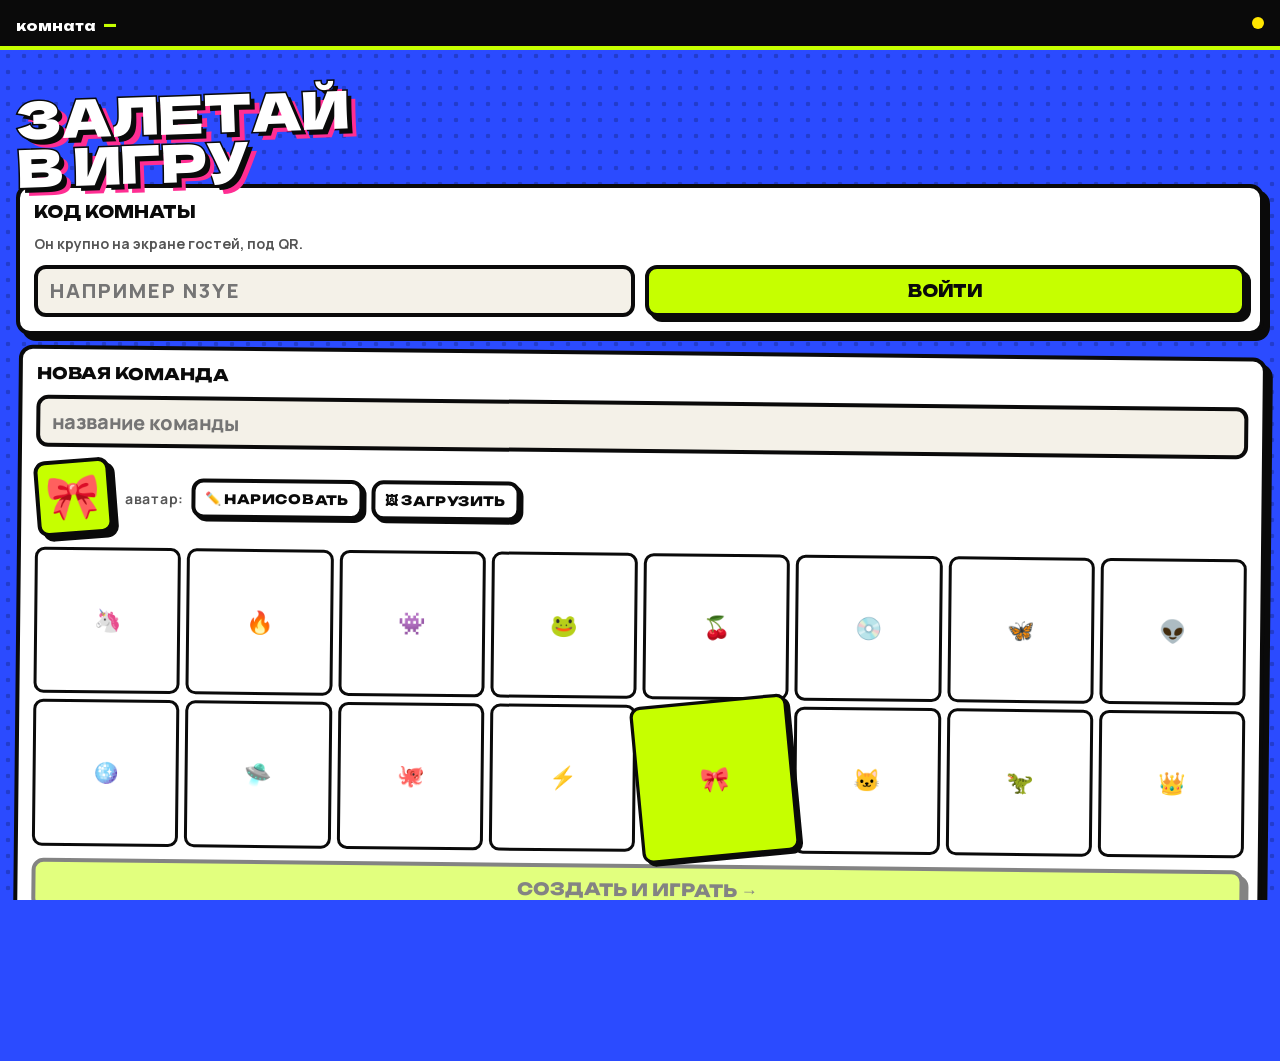
==== commit 5b48377f: "Бегущая строка: с днём рождения, Полина Co-Authored-By: Claude Opus 5.5 <noreply@anthropic.com>" ====
--- a/buzzer.html
+++ b/buzzer.html
@@ -8,8 +8,8 @@
   <link rel="icon" href="data:image/svg+xml,%3Csvg xmlns=%22http://www.w3.org/2000/svg%22 viewBox=%220 0 64 64%22%3E%3Crect x=%224%22 y=%224%22 width=%2256%22 height=%2256%22 rx=%2214%22 fill=%22%23C6FF00%22 stroke=%22%230A0A0A%22 stroke-width=%226%22/%3E%3Ctext x=%2232%22 y=%2246%22 font-family=%22Arial Black,Arial,sans-serif%22 font-weight=%22900%22 font-size=%2238%22 text-anchor=%22middle%22 fill=%22%230A0A0A%22%3E%D0%A1%3C/text%3E%3C/svg%3E">
   <link rel="preload" href="assets/fonts/unbounded-cyrillic.woff2" as="font" type="font/woff2" crossorigin>
   <link rel="preload" href="assets/fonts/dela-gothic-one-cyrillic.woff2" as="font" type="font/woff2" crossorigin>
-  <link rel="stylesheet" href="css/base.css?v=202610201818">
-  <link rel="stylesheet" href="css/buzzer.css?v=202610201818">
+  <link rel="stylesheet" href="css/base.css?v=202610201824">
+  <link rel="stylesheet" href="css/buzzer.css?v=202610201824">
 </head>
 <body>
   <header class="bar">
@@ -85,12 +85,12 @@
   </div>
 
   <!-- связь с телефонами: библиотеки лежат локально (CDN бывают заблокированы) -->
-  <script src="js/vendor/mqtt-5.10.1.min.js?v=202610201818"></script>
-  <script src="js/vendor/peerjs-1.5.4.min.js?v=202610201818"></script>
-  <script src="js/qr.js?v=202610201818"></script>
-  <script src="js/net.js?v=202610201818"></script>
-  <script src="js/audio.js?v=202610201818"></script>
-  <script src="js/avatar.js?v=202610201818"></script>
-  <script src="js/buzzer.js?v=202610201818"></script>
+  <script src="js/vendor/mqtt-5.10.1.min.js?v=202610201824"></script>
+  <script src="js/vendor/peerjs-1.5.4.min.js?v=202610201824"></script>
+  <script src="js/qr.js?v=202610201824"></script>
+  <script src="js/net.js?v=202610201824"></script>
+  <script src="js/audio.js?v=202610201824"></script>
+  <script src="js/avatar.js?v=202610201824"></script>
+  <script src="js/buzzer.js?v=202610201824"></script>
 </body>
 </html>
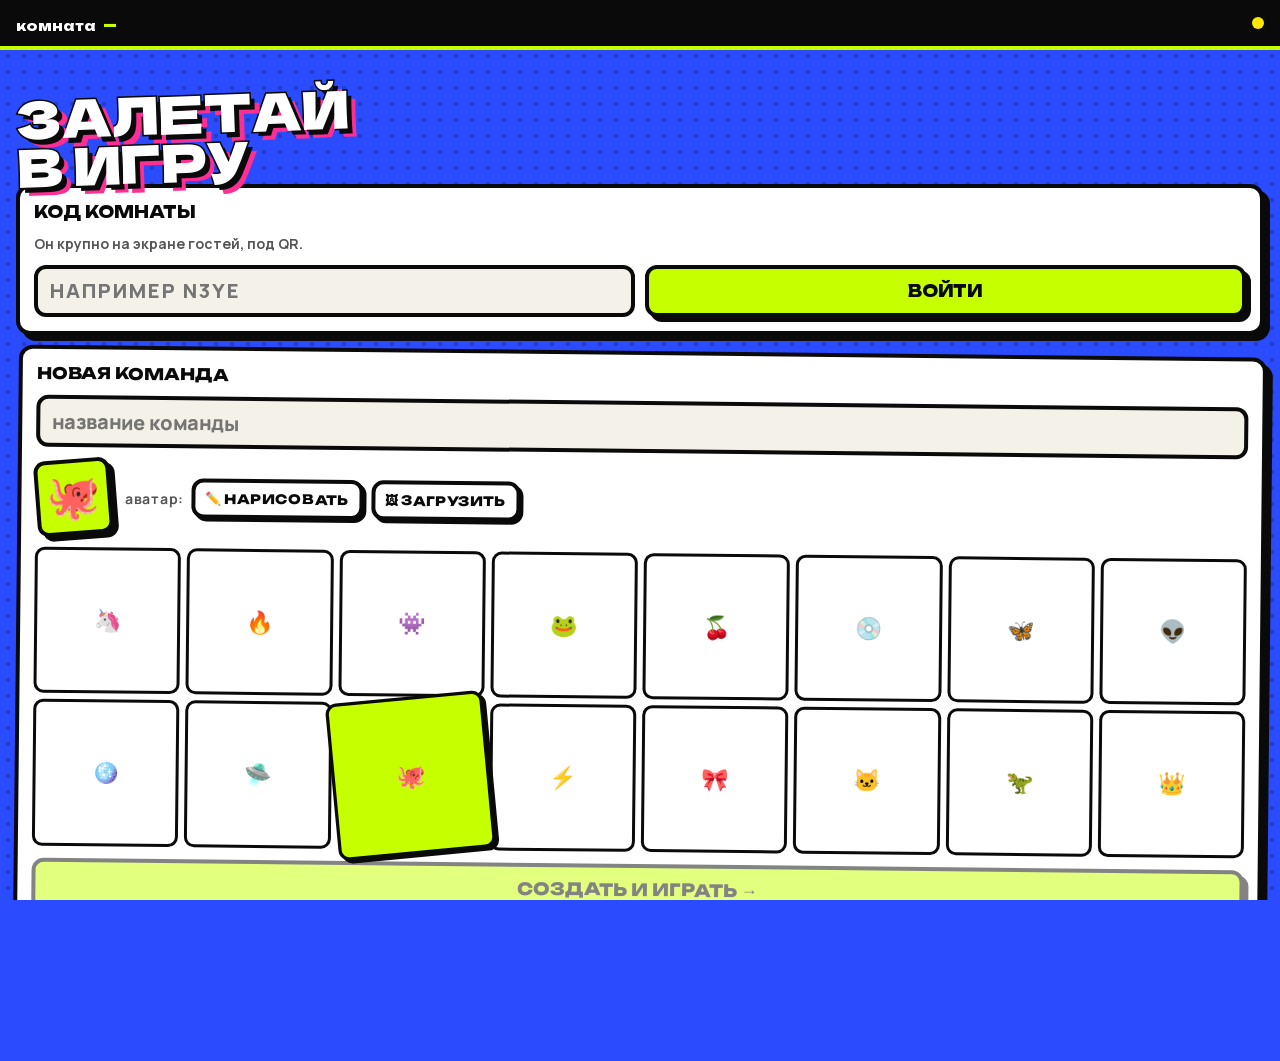
==== commit c36a2cc3: "Шазам: VILLIAN & madk1d «Династия» (свой файл) и ЛСП «Шиншиллы»; подсказка на пульте, если у трека н" ====
--- a/buzzer.html
+++ b/buzzer.html
@@ -8,8 +8,8 @@
   <link rel="icon" href="data:image/svg+xml,%3Csvg xmlns=%22http://www.w3.org/2000/svg%22 viewBox=%220 0 64 64%22%3E%3Crect x=%224%22 y=%224%22 width=%2256%22 height=%2256%22 rx=%2214%22 fill=%22%23C6FF00%22 stroke=%22%230A0A0A%22 stroke-width=%226%22/%3E%3Ctext x=%2232%22 y=%2246%22 font-family=%22Arial Black,Arial,sans-serif%22 font-weight=%22900%22 font-size=%2238%22 text-anchor=%22middle%22 fill=%22%230A0A0A%22%3E%D0%A1%3C/text%3E%3C/svg%3E">
   <link rel="preload" href="assets/fonts/unbounded-cyrillic.woff2" as="font" type="font/woff2" crossorigin>
   <link rel="preload" href="assets/fonts/dela-gothic-one-cyrillic.woff2" as="font" type="font/woff2" crossorigin>
-  <link rel="stylesheet" href="css/base.css?v=202610201824">
-  <link rel="stylesheet" href="css/buzzer.css?v=202610201824">
+  <link rel="stylesheet" href="css/base.css?v=202610211847">
+  <link rel="stylesheet" href="css/buzzer.css?v=202610211847">
 </head>
 <body>
   <header class="bar">
@@ -85,12 +85,12 @@
   </div>
 
   <!-- связь с телефонами: библиотеки лежат локально (CDN бывают заблокированы) -->
-  <script src="js/vendor/mqtt-5.10.1.min.js?v=202610201824"></script>
-  <script src="js/vendor/peerjs-1.5.4.min.js?v=202610201824"></script>
-  <script src="js/qr.js?v=202610201824"></script>
-  <script src="js/net.js?v=202610201824"></script>
-  <script src="js/audio.js?v=202610201824"></script>
-  <script src="js/avatar.js?v=202610201824"></script>
-  <script src="js/buzzer.js?v=202610201824"></script>
+  <script src="js/vendor/mqtt-5.10.1.min.js?v=202610211847"></script>
+  <script src="js/vendor/peerjs-1.5.4.min.js?v=202610211847"></script>
+  <script src="js/qr.js?v=202610211847"></script>
+  <script src="js/net.js?v=202610211847"></script>
+  <script src="js/audio.js?v=202610211847"></script>
+  <script src="js/avatar.js?v=202610211847"></script>
+  <script src="js/buzzer.js?v=202610211847"></script>
 </body>
 </html>
